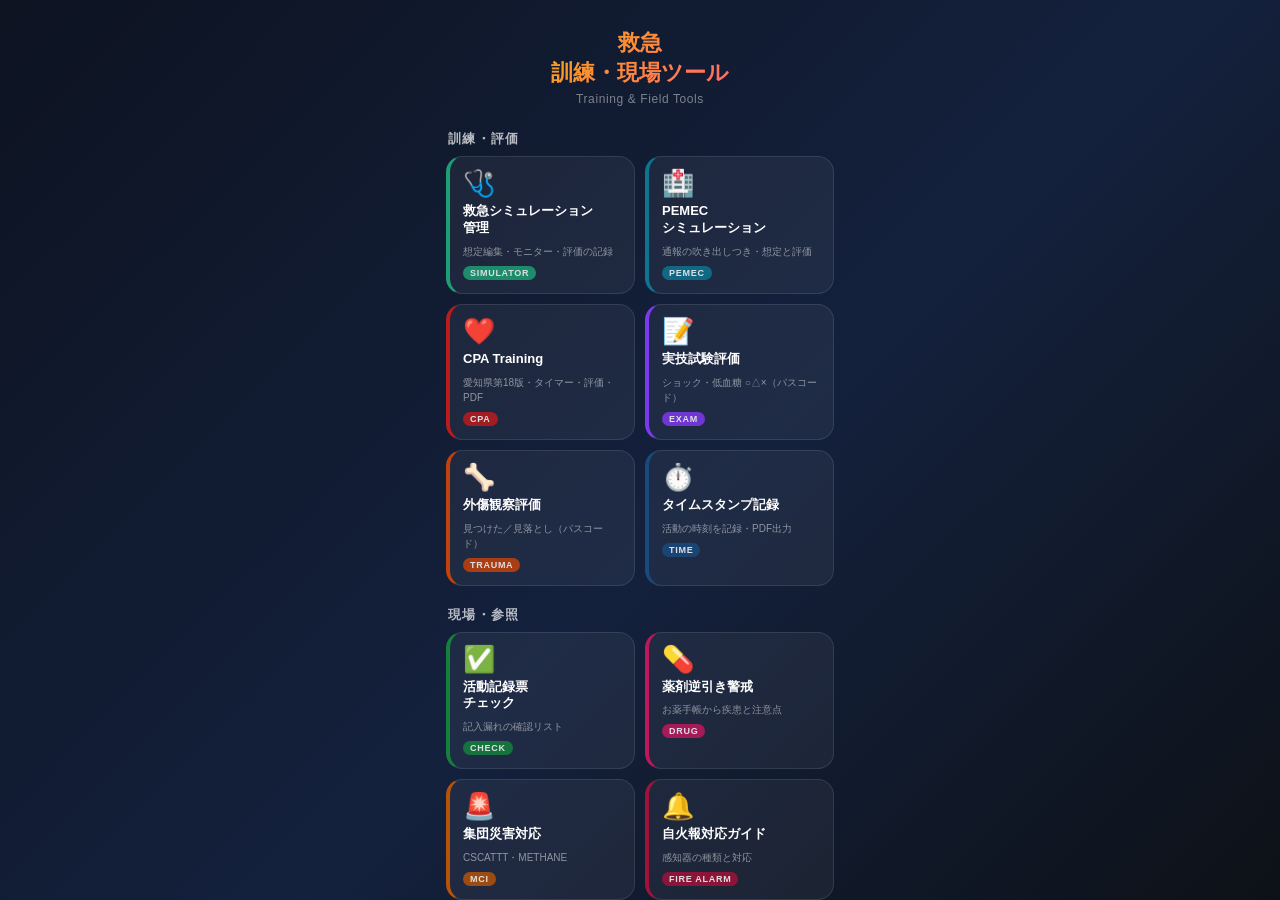
==== index.html @ 6fce5a80 "11アプリをまとめた「救急 訓練・現場ツール」を作成 Co-Authored-By: Claude Opus 5.5 <noreply@anthropic.com>" ====
<!DOCTYPE html>
<html lang="ja">
<head>
<meta charset="UTF-8">
<meta name="viewport" content="width=device-width, initial-scale=1.0, viewport-fit=cover">
<meta name="apple-mobile-web-app-capable" content="yes">
<meta name="apple-mobile-web-app-status-bar-style" content="black-translucent">
<meta name="apple-mobile-web-app-title" content="訓練・現場">
<meta name="theme-color" content="#14213d">
<link rel="manifest" href="manifest.json">
<link rel="apple-touch-icon" href="./icon-192.png">
<title>救急 訓練・現場ツール</title>
<style>
*{box-sizing:border-box;margin:0;padding:0;-webkit-tap-highlight-color:transparent;}
html,body{height:100%;overflow:hidden;}
body{font-family:-apple-system,BlinkMacSystemFont,'Hiragino Sans','Yu Gothic UI',sans-serif;background:#0d1321;color:#f0f0f0;font-size:15px;}
#launcher{position:fixed;inset:0;background:linear-gradient(135deg,#0d1321 0%,#14213d 55%,#0d1117 100%);
  display:flex;flex-direction:column;align-items:center;overflow-y:auto;-webkit-overflow-scrolling:touch;z-index:1000;
  padding:calc(env(safe-area-inset-top) + 28px) env(safe-area-inset-right) calc(env(safe-area-inset-bottom) + 16px) env(safe-area-inset-left);
  transition:opacity .4s,transform .4s;}
#launcher.hidden{opacity:0;pointer-events:none;transform:scale(.96);}
.launcher-header{text-align:center;margin-bottom:18px;}
.launcher-title{font-size:22px;font-weight:800;background:linear-gradient(135deg,#fca311,#ff6b6b);
  -webkit-background-clip:text;-webkit-text-fill-color:transparent;background-clip:text;}
.launcher-sub{font-size:12px;color:rgba(255,255,255,.45);margin-top:4px;letter-spacing:.05em;}
.group{width:100%;max-width:420px;padding:0 16px;margin-bottom:14px;}
.group-title{font-size:13px;font-weight:700;color:rgba(255,255,255,.7);margin:6px 2px 8px;letter-spacing:.1em;}
.app-grid{display:grid;grid-template-columns:1fr 1fr;gap:10px;}
.app-card{background:rgba(255,255,255,.05);border:1px solid rgba(255,255,255,.1);border-left:4px solid var(--c);
  border-radius:16px;padding:13px;cursor:pointer;transition:transform .2s,background .2s;
  display:flex;flex-direction:column;align-items:flex-start;gap:7px;}
.app-card:active{transform:scale(.96);background:rgba(255,255,255,.12);}
.app-icon{font-size:26px;line-height:1;}
.app-name{font-size:13px;font-weight:700;color:#fff;line-height:1.3;}
.app-desc{font-size:10px;color:rgba(255,255,255,.5);line-height:1.5;}
.app-tag{font-size:9px;font-weight:700;letter-spacing:.08em;padding:2px 7px;border-radius:20px;color:#fff;background:var(--c);opacity:.85;}
.launcher-footer{margin-top:6px;font-size:11px;color:rgba(255,255,255,.3);text-align:center;padding:0 16px;}
.app-frame{position:fixed;inset:0;z-index:500;display:none;flex-direction:column;background:#f0f0ee;
  transition:opacity .3s,transform .3s;opacity:0;transform:translateY(20px);}
.app-frame.visible{display:flex;opacity:1;transform:translateY(0);}
.frame-header{display:flex;align-items:center;padding:12px 16px 10px;padding-top:calc(12px + env(safe-area-inset-top));color:#fff;flex-shrink:0;}
.back-btn{width:36px;height:36px;border-radius:50%;border:none;cursor:pointer;display:flex;align-items:center;justify-content:center;
  background:rgba(255,255,255,.2);color:#fff;font-size:18px;flex-shrink:0;margin-right:12px;font-family:inherit;}
.back-btn:active{background:rgba(255,255,255,.35);}
.frame-title{font-size:16px;font-weight:700;flex:1;}
.frame-body{flex:1;overflow:hidden;}
.frame-body iframe{width:100%;height:100%;border:none;display:block;}
</style>
</head>
<body>
<div id="launcher">
  <div class="launcher-header">
    <div class="launcher-title">救急<br>訓練・現場ツール</div>
    <div class="launcher-sub">Training &amp; Field Tools</div>
  </div>
  <div class="group">
    <div class="group-title">訓練・評価</div>
    <div class="app-grid">
    <div class="app-card" style="--c:#1D9E75" onclick="openApp('simulator')">
      <div class="app-icon">🩺</div>
      <div class="app-name">救急シミュレーション<br>管理</div>
      <div class="app-desc">想定編集・モニター・評価の記録</div>
      <div class="app-tag">SIMULATOR</div>
    </div>
    <div class="app-card" style="--c:#0e7490" onclick="openApp('pemec')">
      <div class="app-icon">🏥</div>
      <div class="app-name">PEMEC<br>シミュレーション</div>
      <div class="app-desc">通報の吹き出しつき・想定と評価</div>
      <div class="app-tag">PEMEC</div>
    </div>
    <div class="app-card" style="--c:#b91c1c" onclick="openApp('cpa')">
      <div class="app-icon">❤️</div>
      <div class="app-name">CPA Training</div>
      <div class="app-desc">愛知県第18版・タイマー・評価・PDF</div>
      <div class="app-tag">CPA</div>
    </div>
    <div class="app-card" style="--c:#7c3aed" onclick="openApp('jitsugi')">
      <div class="app-icon">📝</div>
      <div class="app-name">実技試験評価</div>
      <div class="app-desc">ショック・低血糖 ○△×（パスコード）</div>
      <div class="app-tag">EXAM</div>
    </div>
    <div class="app-card" style="--c:#c2410c" onclick="openApp('gaisho')">
      <div class="app-icon">🦴</div>
      <div class="app-name">外傷観察評価</div>
      <div class="app-desc">見つけた／見落とし（パスコード）</div>
      <div class="app-tag">TRAUMA</div>
    </div>
    <div class="app-card" style="--c:#1a4a7c" onclick="openApp('time')">
      <div class="app-icon">⏱️</div>
      <div class="app-name">タイムスタンプ記録</div>
      <div class="app-desc">活動の時刻を記録・PDF出力</div>
      <div class="app-tag">TIME</div>
    </div>
    </div>
  </div>
  <div class="group">
    <div class="group-title">現場・参照</div>
    <div class="app-grid">
    <div class="app-card" style="--c:#15803d" onclick="openApp('check')">
      <div class="app-icon">✅</div>
      <div class="app-name">活動記録票<br>チェック</div>
      <div class="app-desc">記入漏れの確認リスト</div>
      <div class="app-tag">CHECK</div>
    </div>
    <div class="app-card" style="--c:#be185d" onclick="openApp('drag')">
      <div class="app-icon">💊</div>
      <div class="app-name">薬剤逆引き警戒</div>
      <div class="app-desc">お薬手帳から疾患と注意点</div>
      <div class="app-tag">DRUG</div>
    </div>
    <div class="app-card" style="--c:#b45309" onclick="openApp('tasuu')">
      <div class="app-icon">🚨</div>
      <div class="app-name">集団災害対応</div>
      <div class="app-desc">CSCATTT・METHANE</div>
      <div class="app-tag">MCI</div>
    </div>
    <div class="app-card" style="--c:#9f1239" onclick="openApp('jikahou')">
      <div class="app-icon">🔔</div>
      <div class="app-name">自火報対応ガイド</div>
      <div class="app-desc">感知器の種類と対応</div>
      <div class="app-tag">FIRE ALARM</div>
    </div>
    <div class="app-card" style="--c:#1d4ed8" onclick="openApp('hansou')">
      <div class="app-icon">🚑</div>
      <div class="app-name">搬送先検索</div>
      <div class="app-desc">愛知県R6 搬送・受入実施基準</div>
      <div class="app-tag">HOSPITAL</div>
    </div>
    </div>
  </div>
  <div class="launcher-footer">各アプリをタップして起動</div>
</div>

<div class="app-frame" id="frame-simulator">
  <div class="frame-header" style="background:#1D9E75">
    <button class="back-btn" onclick="closeApp()" aria-label="メニューへ戻る">←</button>
    <span class="frame-title">🩺 救急シミュレーション管理</span>
  </div>
  <div class="frame-body"><iframe id="iframe-simulator" src="" title="救急シミュレーション管理"></iframe></div>
</div>

<div class="app-frame" id="frame-pemec">
  <div class="frame-header" style="background:#0e7490">
    <button class="back-btn" onclick="closeApp()" aria-label="メニューへ戻る">←</button>
    <span class="frame-title">🏥 PEMECシミュレーション</span>
  </div>
  <div class="frame-body"><iframe id="iframe-pemec" src="" title="PEMECシミュレーション"></iframe></div>
</div>

<div class="app-frame" id="frame-cpa">
  <div class="frame-header" style="background:#b91c1c">
    <button class="back-btn" onclick="closeApp()" aria-label="メニューへ戻る">←</button>
    <span class="frame-title">❤️ CPA Training</span>
  </div>
  <div class="frame-body"><iframe id="iframe-cpa" src="" title="CPA Training"></iframe></div>
</div>

<div class="app-frame" id="frame-jitsugi">
  <div class="frame-header" style="background:#7c3aed">
    <button class="back-btn" onclick="closeApp()" aria-label="メニューへ戻る">←</button>
    <span class="frame-title">📝 実技試験評価</span>
  </div>
  <div class="frame-body"><iframe id="iframe-jitsugi" src="" title="実技試験評価"></iframe></div>
</div>

<div class="app-frame" id="frame-gaisho">
  <div class="frame-header" style="background:#c2410c">
    <button class="back-btn" onclick="closeApp()" aria-label="メニューへ戻る">←</button>
    <span class="frame-title">🦴 外傷観察評価</span>
  </div>
  <div class="frame-body"><iframe id="iframe-gaisho" src="" title="外傷観察評価"></iframe></div>
</div>

<div class="app-frame" id="frame-time">
  <div class="frame-header" style="background:#1a4a7c">
    <button class="back-btn" onclick="closeApp()" aria-label="メニューへ戻る">←</button>
    <span class="frame-title">⏱️ タイムスタンプ記録</span>
  </div>
  <div class="frame-body"><iframe id="iframe-time" src="" title="タイムスタンプ記録"></iframe></div>
</div>

<div class="app-frame" id="frame-check">
  <div class="frame-header" style="background:#15803d">
    <button class="back-btn" onclick="closeApp()" aria-label="メニューへ戻る">←</button>
    <span class="frame-title">✅ 活動記録票チェック</span>
  </div>
  <div class="frame-body"><iframe id="iframe-check" src="" title="活動記録票チェック"></iframe></div>
</div>

<div class="app-frame" id="frame-drag">
  <div class="frame-header" style="background:#be185d">
    <button class="back-btn" onclick="closeApp()" aria-label="メニューへ戻る">←</button>
    <span class="frame-title">💊 薬剤逆引き警戒</span>
  </div>
  <div class="frame-body"><iframe id="iframe-drag" src="" title="薬剤逆引き警戒"></iframe></div>
</div>

<div class="app-frame" id="frame-tasuu">
  <div class="frame-header" style="background:#b45309">
    <button class="back-btn" onclick="closeApp()" aria-label="メニューへ戻る">←</button>
    <span class="frame-title">🚨 集団災害対応</span>
  </div>
  <div class="frame-body"><iframe id="iframe-tasuu" src="" title="集団災害対応"></iframe></div>
</div>

<div class="app-frame" id="frame-jikahou">
  <div class="frame-header" style="background:#9f1239">
    <button class="back-btn" onclick="closeApp()" aria-label="メニューへ戻る">←</button>
    <span class="frame-title">🔔 自火報対応ガイド</span>
  </div>
  <div class="frame-body"><iframe id="iframe-jikahou" src="" title="自火報対応ガイド"></iframe></div>
</div>

<div class="app-frame" id="frame-hansou">
  <div class="frame-header" style="background:#1d4ed8">
    <button class="back-btn" onclick="closeApp()" aria-label="メニューへ戻る">←</button>
    <span class="frame-title">🚑 搬送先検索</span>
  </div>
  <div class="frame-body"><iframe id="iframe-hansou" src="" title="搬送先検索"></iframe></div>
</div>

<script>
const APP_SRCS = {
  simulator: 'apps/simulator/index.html',
  pemec: 'apps/pemec/index.html',
  cpa: 'apps/cpa/index.html',
  jitsugi: 'apps/jitsugi/index.html',
  gaisho: 'apps/gaisho/index.html',
  time: 'apps/time/index.html',
  check: 'apps/check/index.html',
  drag: 'apps/drag/index.html',
  tasuu: 'apps/tasuu/index.html',
  jikahou: 'apps/jikahou/index.html',
  hansou: 'apps/hansou/index.html',
};
const loaded = {};
let current = null;

function openApp(name) {
  const frame = document.getElementById('frame-' + name);
  const iframe = document.getElementById('iframe-' + name);
  if (!loaded[name]) { iframe.src = APP_SRCS[name]; loaded[name] = true; }
  current = name;
  document.getElementById('launcher').classList.add('hidden');
  frame.style.display = 'flex';
  requestAnimationFrame(() => requestAnimationFrame(() => frame.classList.add('visible')));
}

// ?app=simulator などの直行リンク（旧リポジトリの移転案内から）
(function () {
  const q = new URLSearchParams(location.search).get('app');
  if (q && Object.prototype.hasOwnProperty.call(APP_SRCS, q)) openApp(q);
})();

function closeApp() {
  if (!current) return;
  const frame = document.getElementById('frame-' + current);
  frame.classList.remove('visible');
  setTimeout(() => {
    frame.style.display = 'none';
    document.getElementById('launcher').classList.remove('hidden');
    current = null;
  }, 300);
}

if ('serviceWorker' in navigator) {
  window.addEventListener('load', () => navigator.serviceWorker.register('./sw.js').catch(() => {}));
}
</script>
</body>
</html>
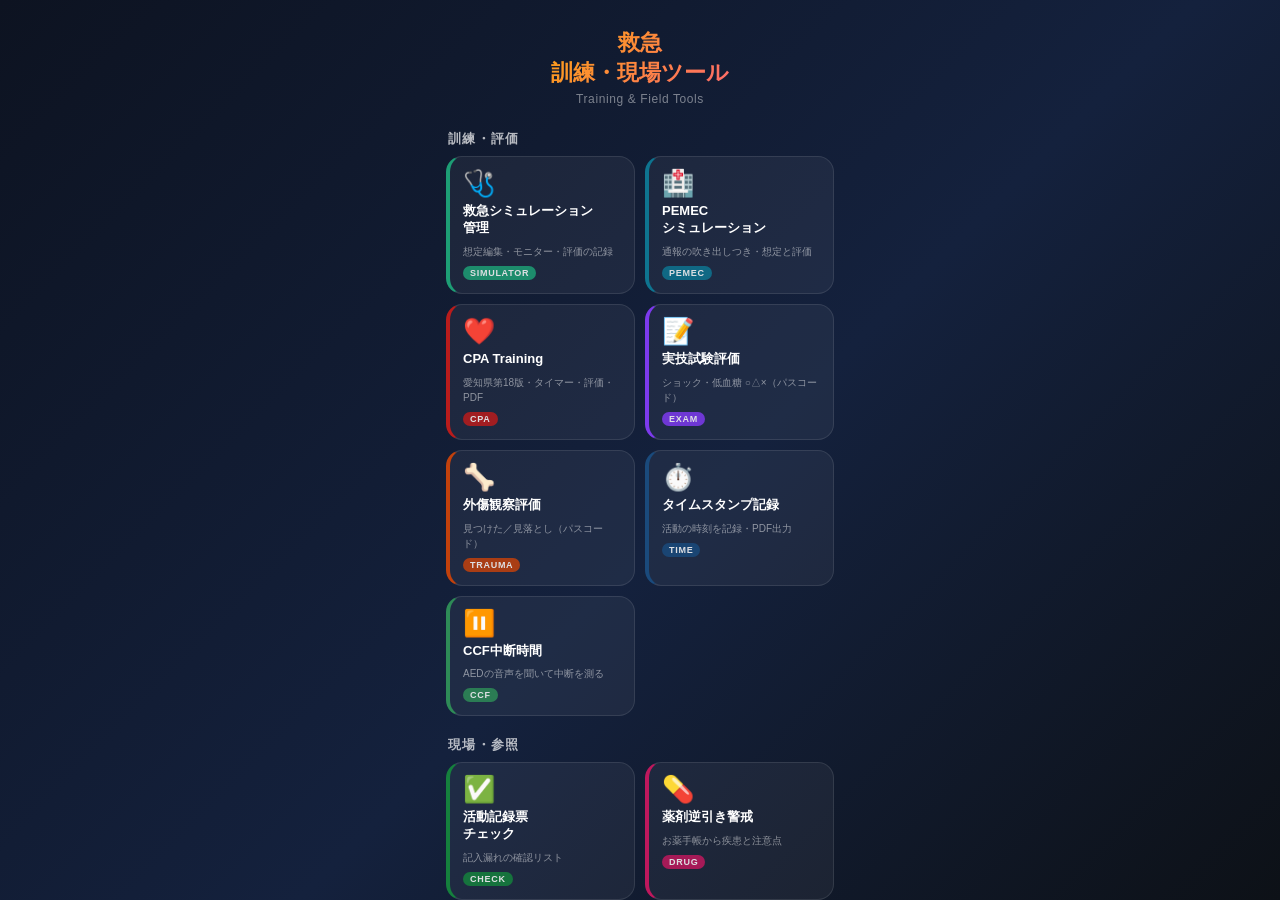
==== commit c26bf9a1: "CCF中断時間ストップウォッチを追加（AEDの音声を聞きながら圧迫中・中断中を切り替え、中断時間の合計とタイムテーブルを表示。保存なし） Co-Authored-By: Claude Opus 5.5" ====
--- a/index.html
+++ b/index.html
@@ -92,6 +92,12 @@
       <div class="app-desc">活動の時刻を記録・PDF出力</div>
       <div class="app-tag">TIME</div>
     </div>
+    <div class="app-card" style="--c:#2E8B57" onclick="openApp('ccf')">
+      <div class="app-icon">⏸️</div>
+      <div class="app-name">CCF中断時間</div>
+      <div class="app-desc">AEDの音声を聞いて中断を測る</div>
+      <div class="app-tag">CCF</div>
+    </div>
     </div>
   </div>
   <div class="group">
@@ -180,6 +186,14 @@
   <div class="frame-body"><iframe id="iframe-time" src="" title="タイムスタンプ記録"></iframe></div>
 </div>
 
+<div class="app-frame" id="frame-ccf">
+  <div class="frame-header" style="background:#2E8B57">
+    <button class="back-btn" onclick="closeApp()" aria-label="メニューへ戻る">←</button>
+    <span class="frame-title">⏸️ CCF中断時間</span>
+  </div>
+  <div class="frame-body"><iframe id="iframe-ccf" src="" title="CCF中断時間"></iframe></div>
+</div>
+
 <div class="app-frame" id="frame-check">
   <div class="frame-header" style="background:#15803d">
     <button class="back-btn" onclick="closeApp()" aria-label="メニューへ戻る">←</button>
@@ -228,6 +242,7 @@
   jitsugi: 'apps/jitsugi/index.html',
   gaisho: 'apps/gaisho/index.html',
   time: 'apps/time/index.html',
+  ccf: 'apps/ccf/index.html',
   check: 'apps/check/index.html',
   drag: 'apps/drag/index.html',
   tasuu: 'apps/tasuu/index.html',
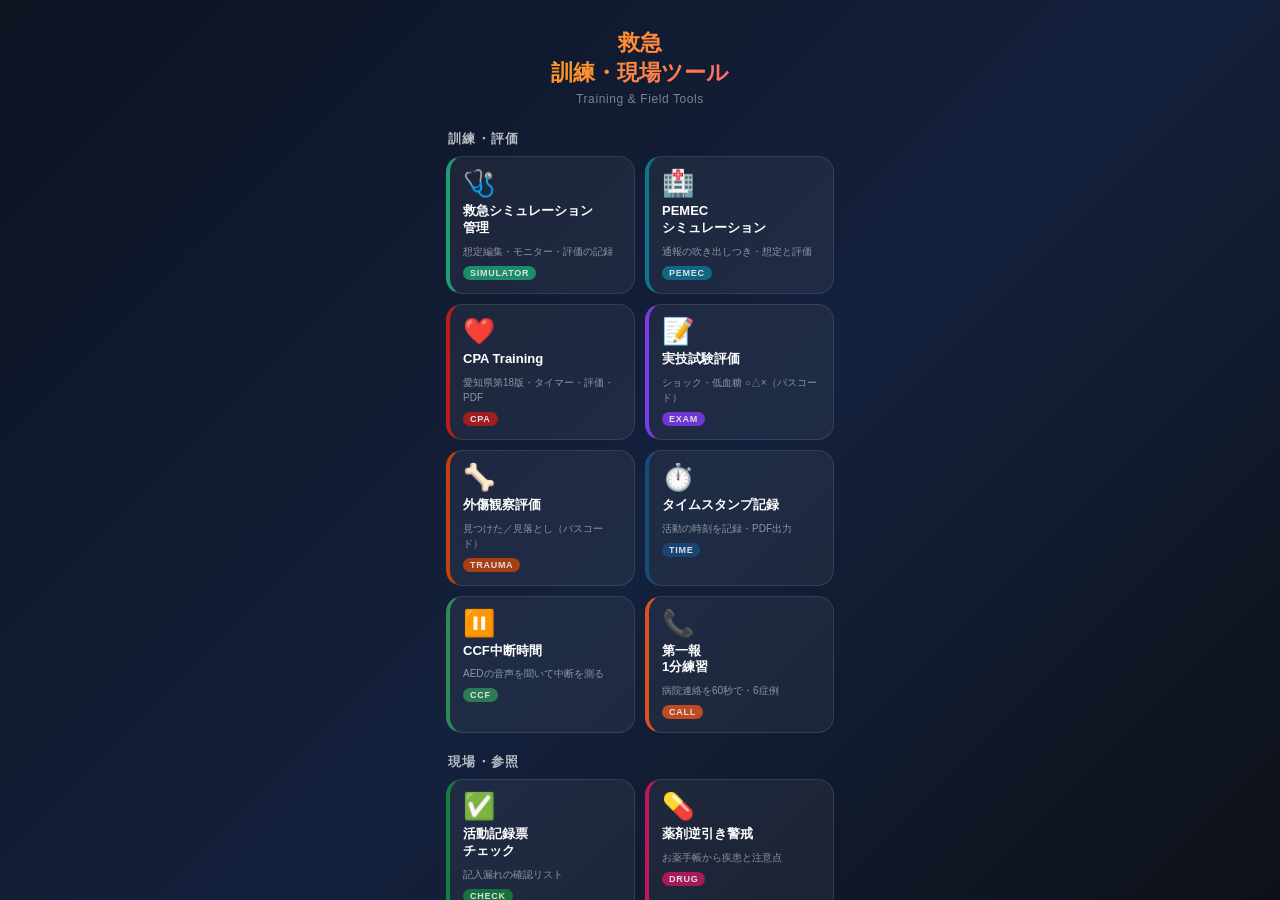
==== commit 405fca02: "「第一報 1分練習」（病院連絡を60秒で練習・6症例）を訓練・評価に追加し13アプリに（v14） Co-Authored-By: Claude Opus 5.5 <noreply@anthropic." ====
--- a/index.html
+++ b/index.html
@@ -34,6 +34,13 @@
 .app-name{font-size:13px;font-weight:700;color:#fff;line-height:1.3;}
 .app-desc{font-size:10px;color:rgba(255,255,255,.5);line-height:1.5;}
 .app-tag{font-size:9px;font-weight:700;letter-spacing:.08em;padding:2px 7px;border-radius:20px;color:#fff;background:var(--c);opacity:.85;}
+.suite-links{width:100%;max-width:420px;padding:0 16px;margin-top:18px;}
+.suite-links-title{font-size:12px;font-weight:700;color:rgba(255,255,255,.55);margin:0 2px 8px;letter-spacing:.08em;}
+.suite-links-row{display:grid;grid-template-columns:1fr 1fr;gap:10px;}
+.suite-link{display:flex;align-items:center;gap:8px;padding:11px 12px;border-radius:12px;text-decoration:none;color:#fff;
+  font-size:12px;font-weight:700;line-height:1.35;background:rgba(255,255,255,.06);border:1px solid rgba(255,255,255,.14);}
+.suite-link:active{transform:scale(.97);background:rgba(255,255,255,.12);}
+.suite-link span{font-size:20px;line-height:1;}
 .launcher-footer{margin-top:6px;font-size:11px;color:rgba(255,255,255,.3);text-align:center;padding:0 16px;}
 .app-frame{position:fixed;inset:0;z-index:500;display:none;flex-direction:column;background:#f0f0ee;
   transition:opacity .3s,transform .3s;opacity:0;transform:translateY(20px);}
@@ -98,6 +105,12 @@
       <div class="app-desc">AEDの音声を聞いて中断を測る</div>
       <div class="app-tag">CCF</div>
     </div>
+    <div class="app-card" style="--c:#D9531E" onclick="openApp('byoin')">
+      <div class="app-icon">📞</div>
+      <div class="app-name">第一報<br>1分練習</div>
+      <div class="app-desc">病院連絡を60秒で・6症例</div>
+      <div class="app-tag">CALL</div>
+    </div>
     </div>
   </div>
   <div class="group">
@@ -135,6 +148,13 @@
     </div>
     </div>
   </div>
+  <div class="suite-links">
+    <div class="suite-links-title">ほかのまとめアプリ</div>
+    <div class="suite-links-row">
+      <a class="suite-link" href="/SOUGOU/"><span>🏥</span>救急アセスメント<br>総合支援</a>
+      <a class="suite-link" href="/GAS-apps/"><span>🔗</span>救急<br>GASアプリ入口</a>
+    </div>
+  </div>
   <div class="launcher-footer">各アプリをタップして起動</div>
 </div>
 
@@ -192,6 +212,14 @@
     <span class="frame-title">⏸️ CCF中断時間</span>
   </div>
   <div class="frame-body"><iframe id="iframe-ccf" src="" title="CCF中断時間"></iframe></div>
+</div>
+
+<div class="app-frame" id="frame-byoin">
+  <div class="frame-header" style="background:#D9531E">
+    <button class="back-btn" onclick="closeApp()" aria-label="メニューへ戻る">←</button>
+    <span class="frame-title">📞 第一報1分練習</span>
+  </div>
+  <div class="frame-body"><iframe id="iframe-byoin" src="" title="第一報1分練習"></iframe></div>
 </div>
 
 <div class="app-frame" id="frame-check">
@@ -243,6 +271,7 @@
   gaisho: 'apps/gaisho/index.html',
   time: 'apps/time/index.html',
   ccf: 'apps/ccf/index.html',
+  byoin: 'apps/byoin/index.html',
   check: 'apps/check/index.html',
   drag: 'apps/drag/index.html',
   tasuu: 'apps/tasuu/index.html',
